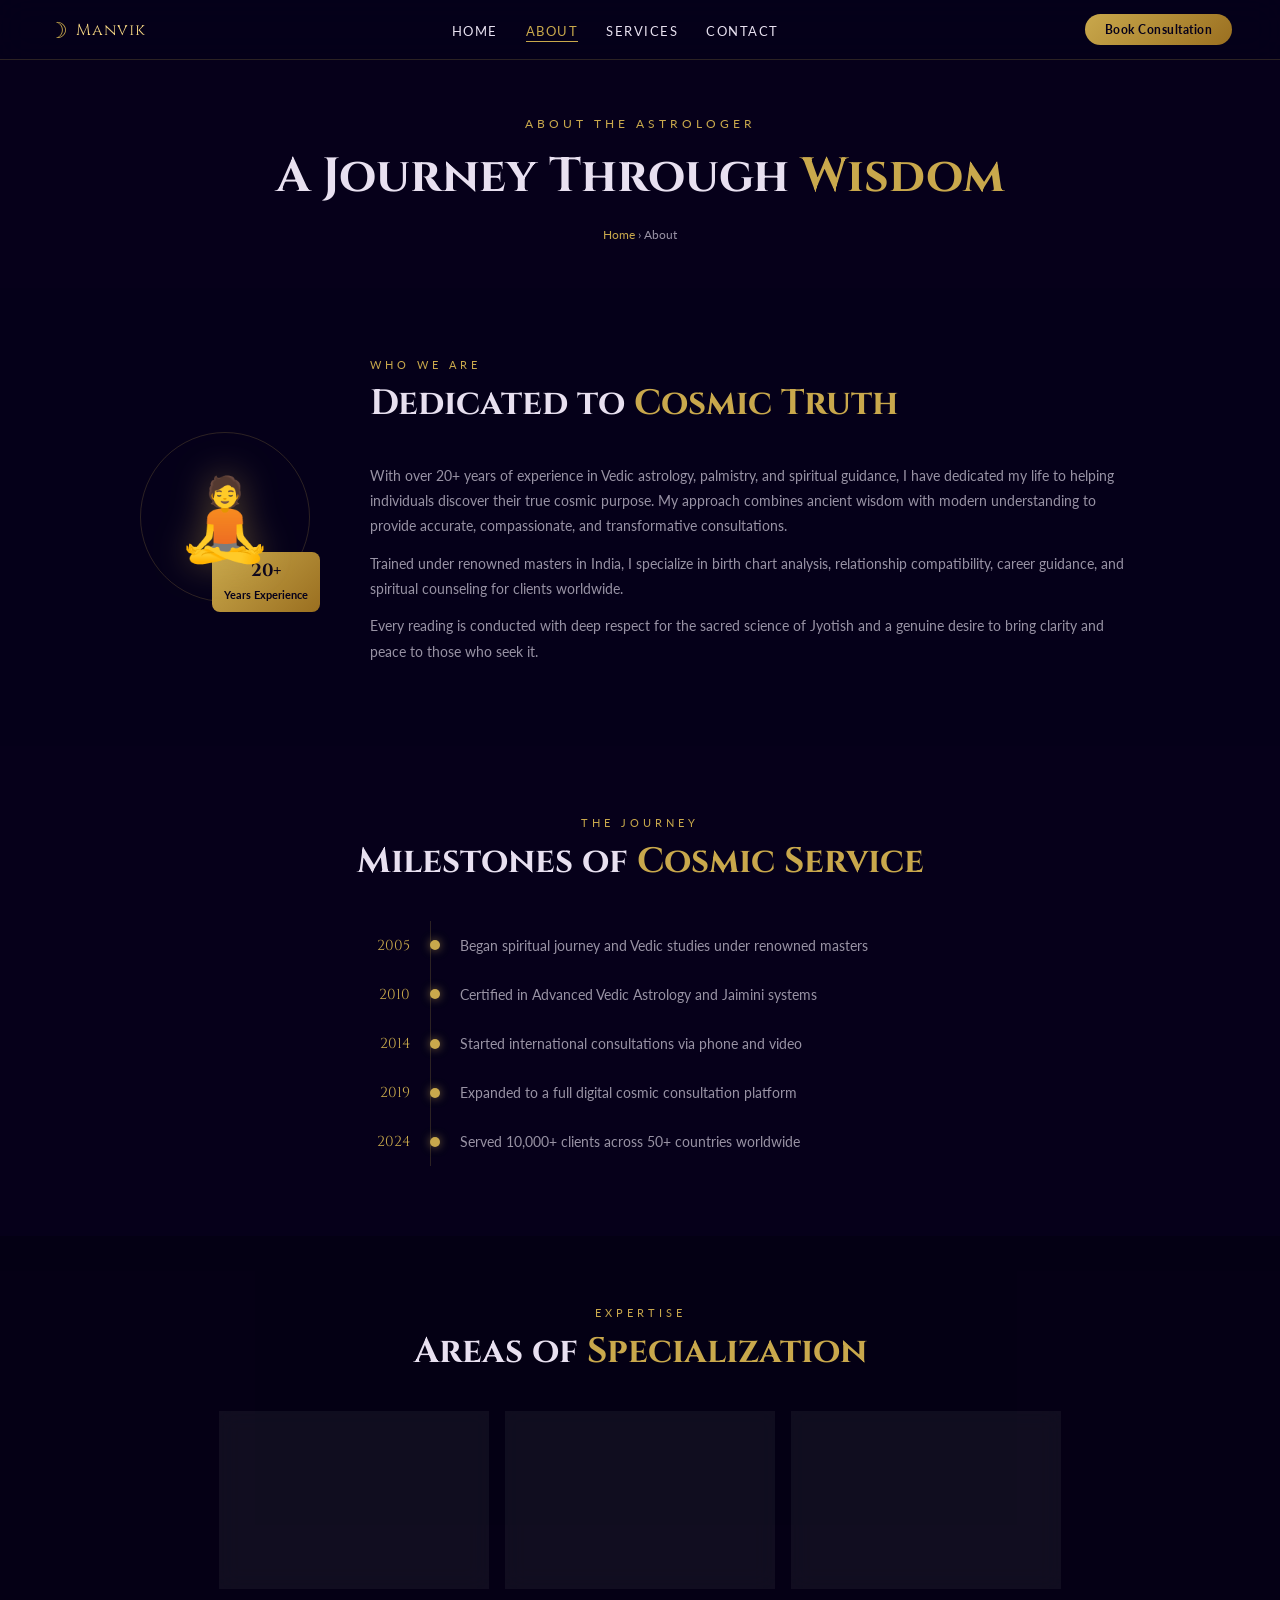
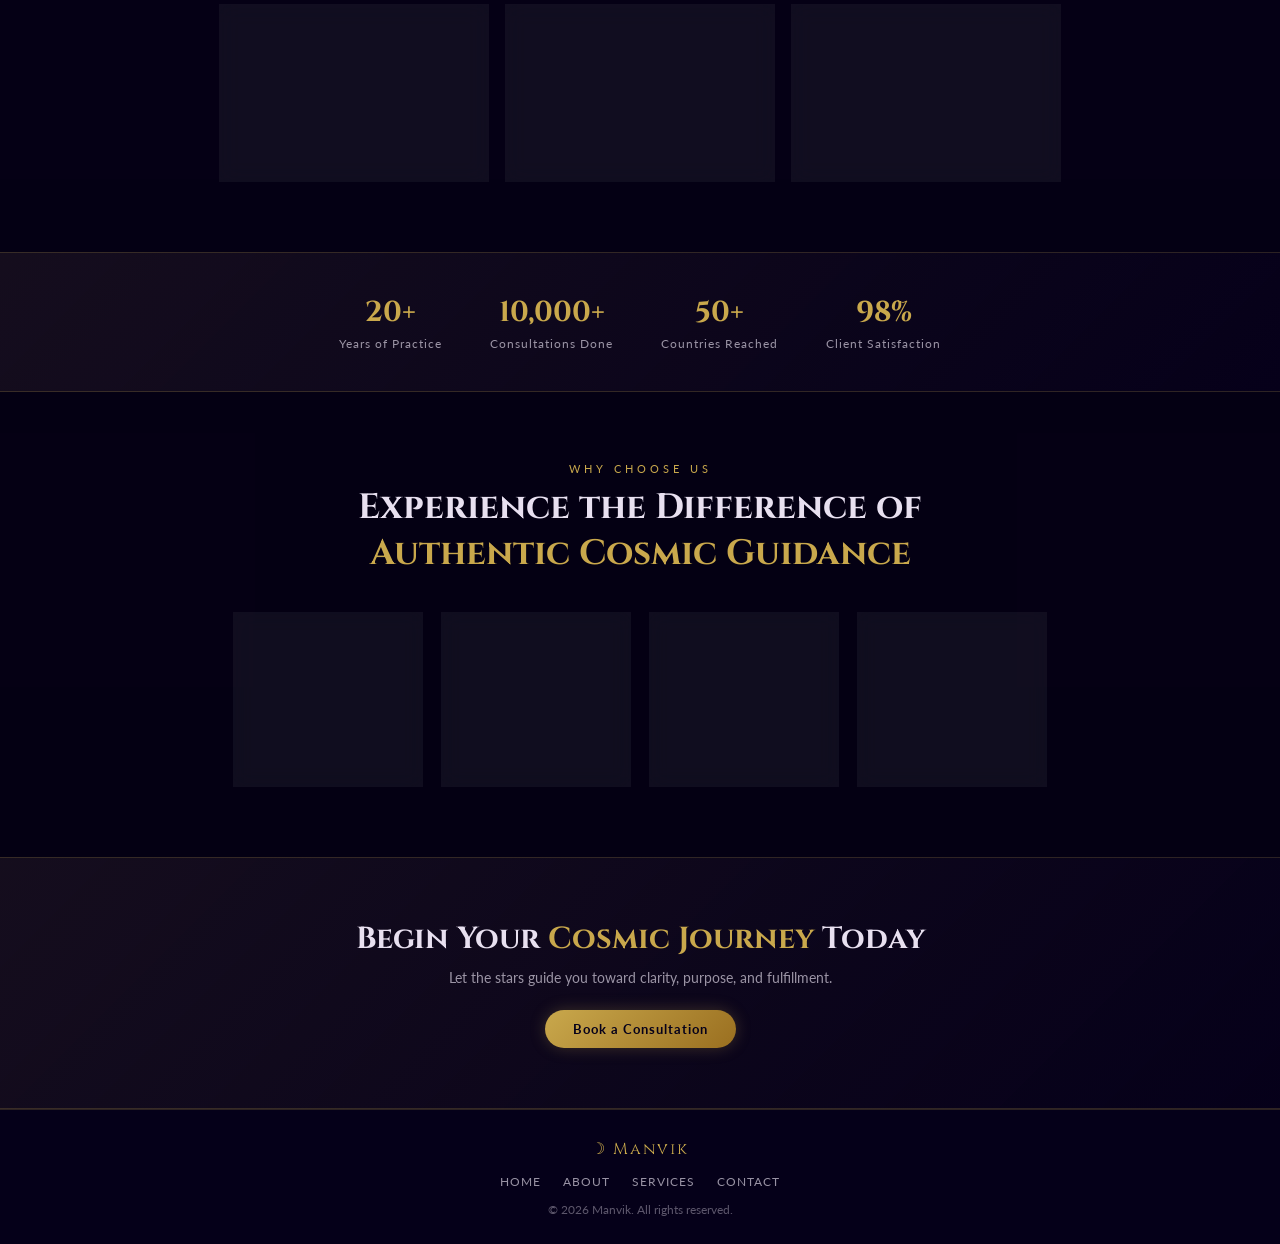
==== about.html @ 35253681 "first commit" ====
<!DOCTYPE html>
<html lang="en">
<head>
  <meta charset="UTF-8" />
  <meta name="viewport" content="width=device-width, initial-scale=1.0"/>
  <title>About – Manvik</title>
  <link rel="icon" href="data:image/svg+xml,<svg xmlns=%22http://www.w3.org/2000/svg%22 viewBox=%220 0 100 100%22><text y=%22.9em%22 font-size=%2290%22>🌙</text></svg>">
  <link rel="stylesheet" href="styles.css" />
  <link href="https://fonts.googleapis.com/css2?family=Cinzel:wght@400;600;700&family=Lato:wght@300;400;700&display=swap" rel="stylesheet">
</head>
<body>

  <div id="video-bg">
    <div id="yt-overlay"></div>
    <video id="bg-video" autoplay muted loop playsinline>
      <source src="bg-video.mp4" type="video/mp4">
    </video>
  </div>

  <nav id="navbar">
    <div class="nav-logo">
      <span class="nav-logo-icon">☽</span>
      <span class="nav-logo-text">Manvik</span>
    </div>
    <ul class="nav-links">
      <li><a href="index.html">Home</a></li>
      <li><a href="about.html" class="active">About</a></li>
      <li><a href="services.html">Services</a></li>
      <li><a href="contact.html">Contact</a></li>
    </ul>
    <a href="contact.html" class="nav-btn">Book Consultation</a>
    <div class="hamburger" onclick="toggleMenu()">&#9776;</div>
  </nav>

  <!-- PAGE HERO -->
  <section class="page-hero">
    <p class="hero-eyebrow">About the Astrologer</p>
    <h1>A Journey Through <span>Wisdom</span></h1>
    <div class="breadcrumb"><a href="index.html">Home</a> &rsaquo; About</div>
  </section>

  <!-- ASTROLOGER BIO -->
  <section class="section bio-section">
    <div class="bio-grid">
      <div class="bio-visual">
        <div class="bio-circle">
          <span>🧘</span>
          <div class="bio-ring"></div>
        </div>
        <div class="bio-badge"><strong>20+</strong><span>Years Experience</span></div>
      </div>
      <div class="bio-text">
        <div class="section-tag">Who We Are</div>
        <h2 class="section-title">Dedicated to <span>Cosmic Truth</span></h2>
        <p>With over 20+ years of experience in Vedic astrology, palmistry, and spiritual guidance, I have dedicated my life to helping individuals discover their true cosmic purpose. My approach combines ancient wisdom with modern understanding to provide accurate, compassionate, and transformative consultations.</p>
        <p>Trained under renowned masters in India, I specialize in birth chart analysis, relationship compatibility, career guidance, and spiritual counseling for clients worldwide.</p>
        <p>Every reading is conducted with deep respect for the sacred science of Jyotish and a genuine desire to bring clarity and peace to those who seek it.</p>
      </div>
    </div>
  </section>

  <!-- JOURNEY TIMELINE -->
  <section class="section timeline-section">
    <div class="section-tag">The Journey</div>
    <h2 class="section-title">Milestones of <span>Cosmic Service</span></h2>
    <div class="timeline">
      <div class="tl-item">
        <div class="tl-year">2005</div>
        <div class="tl-dot"></div>
        <div class="tl-text">Began spiritual journey and Vedic studies under renowned masters</div>
      </div>
      <div class="tl-item">
        <div class="tl-year">2010</div>
        <div class="tl-dot"></div>
        <div class="tl-text">Certified in Advanced Vedic Astrology and Jaimini systems</div>
      </div>
      <div class="tl-item">
        <div class="tl-year">2014</div>
        <div class="tl-dot"></div>
        <div class="tl-text">Started international consultations via phone and video</div>
      </div>
      <div class="tl-item">
        <div class="tl-year">2019</div>
        <div class="tl-dot"></div>
        <div class="tl-text">Expanded to a full digital cosmic consultation platform</div>
      </div>
      <div class="tl-item">
        <div class="tl-year">2024</div>
        <div class="tl-dot"></div>
        <div class="tl-text">Served 10,000+ clients across 50+ countries worldwide</div>
      </div>
    </div>
  </section>

  <!-- EXPERTISE -->
  <section class="section expertise-section">
    <div class="section-tag">Expertise</div>
    <h2 class="section-title">Areas of <span>Specialization</span></h2>
    <div class="expertise-grid">
      <div class="exp-box">
        <span>🪐</span>
        <h4>Vedic Astrology (Jyotish)</h4>
        <p>Classical birth chart analysis, dasha predictions, and transit readings based on Parashari and Jaimini systems.</p>
      </div>
      <div class="exp-box">
        <span>✋</span>
        <h4>Palmistry</h4>
        <p>Read the lines of your hand to understand your innate nature, health, relationships, and life journey.</p>
      </div>
      <div class="exp-box">
        <span>🔢</span>
        <h4>Numerology</h4>
        <p>Unlock the power of numbers in your name and birth date to reveal your life path and soul urge.</p>
      </div>
      <div class="exp-box">
        <span>🏠</span>
        <h4>Vastu Shastra</h4>
        <p>Harmonize your living and working spaces with the five elements for health, wealth, and happiness.</p>
      </div>
      <div class="exp-box">
        <span>💎</span>
        <h4>Gemstone Therapy</h4>
        <p>Prescribe the right gemstones to strengthen beneficial planets and neutralize malefic influences.</p>
      </div>
      <div class="exp-box">
        <span>🕉️</span>
        <h4>Mantra & Remedies</h4>
        <p>Personalized mantras, yantras, and rituals to bring balance, protection, and positive energy.</p>
      </div>
    </div>
  </section>

  <!-- STATS -->
  <section class="stats-bar">
    <div class="stat-item"><strong>20+</strong><span>Years of Practice</span></div>
    <div class="stat-item"><strong>10,000+</strong><span>Consultations Done</span></div>
    <div class="stat-item"><strong>50+</strong><span>Countries Reached</span></div>
    <div class="stat-item"><strong>98%</strong><span>Client Satisfaction</span></div>
  </section>

  <!-- WHY CHOOSE US -->
  <section class="section why-section">
    <div class="section-tag">Why Choose Us</div>
    <h2 class="section-title">Experience the Difference of<br><span>Authentic Cosmic Guidance</span></h2>
    <div class="why-grid">
      <div class="why-box">
        <span class="why-icon">🎯</span>
        <h4>Accurate Predictions</h4>
        <p>95% accuracy rate in life predictions</p>
      </div>
      <div class="why-box">
        <span class="why-icon">🌐</span>
        <h4>Global Reach</h4>
        <p>Serving clients in 50+ countries</p>
      </div>
      <div class="why-box">
        <span class="why-icon">🔒</span>
        <h4>Confidential</h4>
        <p>Complete privacy and discretion</p>
      </div>
      <div class="why-box">
        <span class="why-icon">⚡</span>
        <h4>Quick Response</h4>
        <p>24-hour consultation booking</p>
      </div>
    </div>
  </section>

  <!-- CTA -->
  <section class="cta-strip">
    <h2>Begin Your <span>Cosmic Journey</span> Today</h2>
    <p>Let the stars guide you toward clarity, purpose, and fulfillment.</p>
    <a href="contact.html" class="btn">Book a Consultation</a>
  </section>

  <footer>
    <div class="footer-inner">
      <div class="footer-logo">☽ Manvik</div>
      <div class="footer-links">
        <a href="index.html">Home</a>
        <a href="about.html">About</a>
        <a href="services.html">Services</a>
        <a href="contact.html">Contact</a>
      </div>
      <p class="footer-copy">© 2026 Manvik. All rights reserved.</p>
    </div>
  </footer>

  <script src="script.js"></script>
</body>
</html>
---- styles.css ----
/* ===== RESET & BASE ===== */
*, *::before, *::after { box-sizing: border-box; margin: 0; padding: 0; }
:root {
  --gold: #c9a84c;
  --gold-light: #f0d080;
  --dark: #06001a;
  --glass: rgba(255,255,255,0.05);
  --glass-border: rgba(201,168,76,0.2);
  --text: #e8e0f0;
  --muted: rgba(232,224,240,0.65);
}
html { scroll-behavior: smooth; }
body { font-family: 'Lato', sans-serif; color: var(--text); background: var(--dark); overflow-x: hidden; }
h1, h2, h3, h4 { font-family: 'Cinzel', serif; }
h1 span, h2 span { color: var(--gold); }

/* ===== VIDEO BG ===== */
#video-bg { position: fixed; inset: 0; z-index: -1; background: var(--dark); overflow: hidden; }
#yt-overlay { position: absolute; inset: 0; background: rgba(6,0,26,0.65); z-index: 1; }
#bg-video { position: absolute; top: 50%; left: 50%; transform: translate(-50%,-50%); min-width: 100%; min-height: 100%; object-fit: cover; pointer-events: none; }

/* ===== NAVBAR ===== */
#navbar {
  position: fixed; top: 0; left: 0; right: 0; z-index: 100;
  display: flex; align-items: center; justify-content: space-between;
  padding: 14px 48px;
  background: rgba(6,0,26,0.82);
  backdrop-filter: blur(16px);
  border-bottom: 1px solid var(--glass-border);
  transition: background 0.3s;
}
.nav-logo { display: flex; align-items: center; gap: 8px; }
.nav-logo-icon { font-size: 1.4rem; color: var(--gold); }
.nav-logo-text { font-family: 'Cinzel', serif; font-size: 1rem; color: var(--gold-light); letter-spacing: 1px; }
.nav-links { list-style: none; display: flex; gap: 28px; }
.nav-links a { text-decoration: none; color: var(--text); font-size: 0.82rem; letter-spacing: 1.5px; text-transform: uppercase; transition: color 0.3s; position: relative; padding-bottom: 3px; }
.nav-links a::after { content: ''; position: absolute; bottom: 0; left: 0; width: 0; height: 1px; background: var(--gold); transition: width 0.3s; }
.nav-links a:hover, .nav-links a.active { color: var(--gold); }
.nav-links a:hover::after, .nav-links a.active::after { width: 100%; }
.nav-btn { background: linear-gradient(135deg, var(--gold), #9a6f20); color: #06001a; padding: 8px 20px; border-radius: 30px; text-decoration: none; font-size: 0.78rem; font-weight: 700; letter-spacing: 0.5px; transition: box-shadow 0.3s, transform 0.2s; }
.nav-btn:hover { box-shadow: 0 0 18px rgba(201,168,76,0.5); transform: translateY(-1px); }
.hamburger { display: none; font-size: 1.5rem; cursor: pointer; color: var(--gold); }

/* ===== HERO ===== */
.hero { min-height: 100vh; display: flex; flex-direction: column; align-items: center; justify-content: center; text-align: center; padding: 90px 20px 50px; position: relative; }
.hero-eyebrow { font-size: 0.72rem; letter-spacing: 4px; text-transform: uppercase; color: var(--gold); margin-bottom: 14px; }
.hero h1 { font-size: clamp(2rem, 5vw, 4rem); line-height: 1.2; margin-bottom: 16px; text-shadow: 0 0 50px rgba(201,168,76,0.25); }
.hero-sub { font-size: 1rem; color: var(--muted); margin-bottom: 8px; }
.hero-tagline { font-size: 0.85rem; color: var(--gold); letter-spacing: 2px; margin-bottom: 32px; font-style: italic; }
.hero-actions { display: flex; gap: 14px; flex-wrap: wrap; justify-content: center; }
.hero-scroll-hint { position: absolute; bottom: 24px; font-size: 0.72rem; letter-spacing: 2px; color: var(--gold); opacity: 0.5; animation: bob 2s ease-in-out infinite; }
@keyframes bob { 0%,100%{transform:translateY(0)} 50%{transform:translateY(6px)} }

/* ===== BUTTONS ===== */
.btn { display: inline-block; padding: 11px 28px; background: linear-gradient(135deg, var(--gold), #9a6f20); color: #06001a; text-decoration: none; font-size: 0.82rem; font-weight: 700; letter-spacing: 1px; border-radius: 30px; border: none; cursor: pointer; font-family: 'Lato', sans-serif; transition: transform 0.2s, box-shadow 0.3s; box-shadow: 0 0 16px rgba(201,168,76,0.25); }
.btn:hover { transform: translateY(-2px); box-shadow: 0 0 28px rgba(201,168,76,0.55); }
.btn-ghost { display: inline-block; padding: 10px 26px; background: transparent; color: var(--gold); border: 1px solid var(--gold); text-decoration: none; font-size: 0.82rem; font-weight: 700; letter-spacing: 1px; border-radius: 30px; transition: all 0.3s; }
.btn-ghost:hover { background: rgba(201,168,76,0.12); }
.btn-sm { display: inline-block; padding: 7px 18px; background: transparent; color: var(--gold); border: 1px solid var(--gold); text-decoration: none; font-size: 0.78rem; border-radius: 20px; transition: all 0.3s; }
.btn-sm:hover { background: var(--gold); color: #06001a; }

/* ===== TICKER ===== */
.ticker { overflow: hidden; background: rgba(201,168,76,0.08); border-top: 1px solid var(--glass-border); border-bottom: 1px solid var(--glass-border); padding: 9px 0; }
.ticker-track { display: flex; gap: 40px; width: max-content; animation: ticker 28s linear infinite; }
.ticker-track span { font-size: 0.78rem; color: var(--gold-light); letter-spacing: 2px; white-space: nowrap; font-family: 'Cinzel', serif; }
@keyframes ticker { from{transform:translateX(0)} to{transform:translateX(-50%)} }

/* ===== SECTIONS ===== */
.section { padding: 70px 48px; }
.section-tag { font-size: 0.7rem; letter-spacing: 4px; text-transform: uppercase; color: var(--gold); margin-bottom: 10px; display: block; }
.section-title { font-size: clamp(1.4rem, 2.8vw, 2.2rem); line-height: 1.3; margin-bottom: 36px; }
.center-link { text-align: center; margin-top: 36px; }

/* ===== SERVICES OVERVIEW (HOME) ===== */
.services-overview { text-align: center; background: rgba(6,0,26,0.4); }
.svc-card-grid {
  display: grid;
  grid-template-columns: repeat(4, 1fr);
  gap: 24px;
  max-width: 1200px;
  margin: 40px auto 0;
  padding: 0 15px;
}

.svc-card {
  background: #ffffff;
  border-radius: 12px;
  overflow: hidden;
  display: flex;
  flex-direction: column;
  transition: transform 0.3s ease, box-shadow 0.3s ease;
  border: 1px solid var(--gold);
}

.svc-card:hover {
  transform: translateY(-5px);
  box-shadow: 0 8px 24px rgba(0,0,0,0.6);
  border-color: #ff5e00;
}

.svc-card-img {
  width: 100%;
  aspect-ratio: 4/3;
  overflow: hidden;
  border-bottom: 2px solid var(--gold);
}

.svc-card-img img {
  width: 100%;
  height: 100%;
  object-fit: cover;
  transition: transform 0.5s ease;
}

.svc-card:hover .svc-card-img img {
  transform: scale(1.08);
}

.svc-card-body {
  padding: 24px 20px;
  display: flex;
  flex-direction: column;
  flex-grow: 1;
  text-align: center;
}

.svc-card-body h3 {
  color: #000;
  font-family: 'Cinzel', serif;
  font-weight: 700;
  font-size: 1.15rem;
  margin-bottom: 16px;
  text-transform: uppercase;
}

.svc-card-body p {
  color: #444;
  font-family: 'Lato', sans-serif;
  font-size: 0.85rem;
  line-height: 1.6;
  text-align: left;
  margin-bottom: 24px;
  flex-grow: 1;
}

.svc-learn-btn {
  display: block;
  width: 100%;
  background: linear-gradient(135deg, #d32f2f, #ff5722);
  color: #ffffff !important;
  text-decoration: none;
  font-family: 'Lato', sans-serif;
  font-weight: 700;
  font-size: 0.95rem;
  text-align: center;
  padding: 12px 0;
  border-radius: 8px;
  transition: background 0.3s, transform 0.2s, box-shadow 0.3s;
}

.svc-learn-btn:hover {
  background: linear-gradient(135deg, #b71c1c, #e64a19);
  transform: translateY(-2px);
  box-shadow: 0 4px 12px rgba(255, 87, 34, 0.4);
}

@media (max-width: 1024px) {
  .svc-card-grid { grid-template-columns: repeat(2, 1fr); padding: 0 20px; }
}

@media (max-width: 600px) {
  .svc-card-grid { grid-template-columns: 1fr; padding: 0 10px; }
}

/* ===== ABOUT PREVIEW (HOME) ===== */
.about-preview { background: rgba(0,0,0,0.2); }
.about-preview-grid { display: flex; align-items: center; gap: 60px; max-width: 1000px; margin: 0 auto; flex-wrap: wrap; }
.about-preview-visual { flex: 0 0 auto; position: relative; display: flex; justify-content: center; }
.ap-circle { position: relative; width: 180px; height: 180px; display: flex; align-items: center; justify-content: center; }
.ap-emoji { font-size: 5rem; z-index: 1; filter: drop-shadow(0 0 20px rgba(201,168,76,0.4)); }
.ap-ring { position: absolute; border-radius: 50%; border: 1px solid var(--glass-border); }
.ap-ring.r1 { width: 180px; height: 180px; animation: spin 20s linear infinite; }
.ap-ring.r2 { width: 130px; height: 130px; animation: spin 14s linear infinite reverse; }
@keyframes spin { from{transform:rotate(0deg)} to{transform:rotate(360deg)} }
.ap-badge { position: absolute; bottom: -10px; right: -10px; background: linear-gradient(135deg, var(--gold), #9a6f20); color: #06001a; padding: 10px 14px; border-radius: 10px; text-align: center; line-height: 1.3; }
.ap-badge strong { display: block; font-size: 1.3rem; font-family: 'Cinzel', serif; }
.ap-badge span { font-size: 0.7rem; font-weight: 700; }
.about-preview-text { flex: 1; min-width: 260px; }
.about-preview-text p { color: var(--muted); font-size: 0.9rem; line-height: 1.8; margin-bottom: 14px; }

/* ===== TIMELINE ===== */
.timeline-section { background: rgba(6,0,26,0.5); text-align: center; }
.timeline { display: flex; flex-direction: column; gap: 0; max-width: 600px; margin: 0 auto; position: relative; }
.timeline::before { content: ''; position: absolute; left: 90px; top: 0; bottom: 0; width: 1px; background: var(--glass-border); }
.tl-item { display: flex; align-items: center; gap: 20px; padding: 14px 0; position: relative; }
.tl-year { font-family: 'Cinzel', serif; font-size: 0.9rem; color: var(--gold); width: 70px; text-align: right; flex-shrink: 0; }
.tl-dot { width: 10px; height: 10px; border-radius: 50%; background: var(--gold); flex-shrink: 0; box-shadow: 0 0 10px rgba(201,168,76,0.6); position: relative; z-index: 1; }
.tl-text { font-size: 0.88rem; color: var(--muted); line-height: 1.5; }

/* ===== WHY CHOOSE US ===== */
.why-section { background: rgba(0,0,0,0.25); text-align: center; }
.why-grid { display: flex; justify-content: center; gap: 18px; flex-wrap: wrap; max-width: 900px; margin: 0 auto; }
.why-box { background: var(--glass); border: 1px solid var(--glass-border); backdrop-filter: blur(10px); border-radius: 12px; padding: 24px 20px; width: 190px; text-align: center; transition: transform 0.3s, border-color 0.3s; }
.why-box:hover { transform: translateY(-4px); border-color: var(--gold); }
.why-icon { font-size: 1.8rem; display: block; margin-bottom: 10px; }
.why-box h4 { color: var(--gold); font-size: 0.85rem; margin-bottom: 6px; }
.why-box p { color: var(--muted); font-size: 0.78rem; line-height: 1.5; }

/* ===== TESTIMONIALS ===== */
.testi-section { background: rgba(6,0,26,0.4); text-align: center; }
.testi-grid { display: flex; justify-content: center; gap: 18px; flex-wrap: wrap; max-width: 1000px; margin: 0 auto; }
.testi-box { background: var(--glass); border: 1px solid var(--glass-border); backdrop-filter: blur(12px); border-radius: 14px; padding: 24px 20px; max-width: 290px; text-align: left; transition: transform 0.3s; }
.testi-box:hover { transform: translateY(-4px); }
.testi-stars { color: var(--gold); font-size: 0.85rem; margin-bottom: 10px; letter-spacing: 2px; }
.testi-box p { color: var(--muted); font-size: 0.85rem; line-height: 1.7; font-style: italic; margin-bottom: 14px; }
.testi-name { font-size: 0.78rem; color: var(--gold); }

/* ===== FAQ ===== */
.faq-section { background: rgba(0,0,0,0.2); }
.faq-section .section-title { text-align: center; }
.faq-section .section-tag { text-align: center; }
.faq-list { max-width: 700px; margin: 0 auto; display: flex; flex-direction: column; gap: 10px; }
.faq-item { background: var(--glass); border: 1px solid var(--glass-border); border-radius: 10px; overflow: hidden; cursor: pointer; transition: border-color 0.3s; }
.faq-item:hover { border-color: var(--gold); }
.faq-q { display: flex; justify-content: space-between; align-items: center; padding: 14px 18px; font-size: 0.88rem; color: var(--text); font-family: 'Cinzel', serif; }
.faq-arrow { color: var(--gold); font-size: 1.2rem; transition: transform 0.3s; flex-shrink: 0; }
.faq-item.open .faq-arrow { transform: rotate(45deg); }
.faq-a { display: none; padding: 0 18px 14px; font-size: 0.83rem; color: var(--muted); line-height: 1.7; }
.faq-item.open .faq-a { display: block; }

/* ===== CONNECT ===== */
.connect-section { background: rgba(6,0,26,0.5); text-align: center; }
.connect-sub { color: var(--muted); font-size: 0.9rem; margin-bottom: 30px; margin-top: -20px; }
.connect-cards { display: flex; justify-content: center; gap: 18px; flex-wrap: wrap; max-width: 700px; margin: 0 auto; }
.connect-card { background: var(--glass); border: 1px solid var(--glass-border); backdrop-filter: blur(10px); border-radius: 12px; padding: 24px 20px; width: 190px; text-align: center; }
.connect-card span { font-size: 1.8rem; display: block; margin-bottom: 10px; }
.connect-card h4 { color: var(--gold); font-size: 0.85rem; margin-bottom: 6px; }
.connect-card p { color: var(--muted); font-size: 0.78rem; line-height: 1.5; }

/* ===== CTA STRIP ===== */
.cta-strip { text-align: center; padding: 60px 40px; background: linear-gradient(135deg, rgba(201,168,76,0.08), rgba(6,0,26,0.6)); border-top: 1px solid var(--glass-border); border-bottom: 1px solid var(--glass-border); }
.cta-strip h2 { font-size: clamp(1.2rem, 2.5vw, 1.9rem); margin-bottom: 10px; }
.cta-strip p { color: var(--muted); font-size: 0.88rem; margin-bottom: 24px; }

/* ===== PAGE HERO ===== */
.page-hero { min-height: 32vh; display: flex; flex-direction: column; align-items: center; justify-content: center; text-align: center; padding: 110px 20px 40px; }
.page-hero h1 { font-size: clamp(1.8rem, 4vw, 3rem); margin-bottom: 10px; }
.breadcrumb { font-size: 0.78rem; color: var(--muted); margin-top: 8px; }
.breadcrumb a { color: var(--gold); text-decoration: none; }

/* ===== ABOUT PAGE ===== */
.bio-section { background: rgba(6,0,26,0.4); }
.bio-grid { display: flex; align-items: center; gap: 60px; max-width: 1000px; margin: 0 auto; flex-wrap: wrap; }
.bio-visual { flex: 0 0 auto; position: relative; display: flex; justify-content: center; }
.bio-circle { position: relative; width: 170px; height: 170px; display: flex; align-items: center; justify-content: center; }
.bio-circle span { font-size: 5rem; z-index: 1; filter: drop-shadow(0 0 18px rgba(201,168,76,0.4)); }
.bio-ring { position: absolute; inset: 0; border-radius: 50%; border: 1px solid var(--glass-border); animation: spin 18s linear infinite; }
.bio-badge { position: absolute; bottom: -10px; right: -10px; background: linear-gradient(135deg, var(--gold), #9a6f20); color: #06001a; padding: 8px 12px; border-radius: 8px; text-align: center; line-height: 1.3; }
.bio-badge strong { display: block; font-size: 1.1rem; font-family: 'Cinzel', serif; }
.bio-badge span { font-size: 0.68rem; font-weight: 700; }
.bio-text { flex: 1; min-width: 260px; }
.bio-text p { color: var(--muted); font-size: 0.88rem; line-height: 1.8; margin-bottom: 12px; }

/* ===== EXPERTISE ===== */
.expertise-section { background: rgba(0,0,0,0.2); text-align: center; }
.expertise-grid { display: flex; justify-content: center; gap: 16px; flex-wrap: wrap; max-width: 1000px; margin: 0 auto; }
.exp-box { background: var(--glass); border: 1px solid var(--glass-border); backdrop-filter: blur(10px); border-radius: 12px; padding: 22px 18px; width: 270px; text-align: left; transition: transform 0.3s, border-color 0.3s; }
.exp-box:hover { transform: translateY(-4px); border-color: var(--gold); }
.exp-box span { font-size: 1.8rem; }
.exp-box h4 { color: var(--gold); font-size: 0.88rem; margin: 10px 0 6px; }
.exp-box p { color: var(--muted); font-size: 0.8rem; line-height: 1.6; }

/* ===== STATS BAR ===== */
.stats-bar { display: flex; justify-content: center; gap: 48px; flex-wrap: wrap; padding: 40px; background: linear-gradient(135deg, rgba(201,168,76,0.08), rgba(6,0,26,0.5)); border-top: 1px solid var(--glass-border); border-bottom: 1px solid var(--glass-border); text-align: center; }
.stat-item strong { display: block; font-size: 1.8rem; color: var(--gold); font-family: 'Cinzel', serif; }
.stat-item span { font-size: 0.75rem; color: var(--muted); letter-spacing: 1px; }

/* ===== SERVICES DETAIL PAGE ===== */
.svc-detail-section { background: rgba(6,0,26,0.4); text-align: center; }
.svc-detail-grid { display: flex; justify-content: center; gap: 20px; flex-wrap: wrap; max-width: 1100px; margin: 0 auto; }
.svc-detail-card { background: var(--glass); border: 1px solid var(--glass-border); backdrop-filter: blur(12px); border-radius: 14px; padding: 28px 22px; width: 310px; text-align: left; transition: border-color 0.3s, transform 0.3s; }
.svc-detail-card:hover { border-color: var(--gold); transform: translateY(-5px); }
.sdc-icon { font-size: 2.2rem; margin-bottom: 12px; }
.sdc-body h3 { color: var(--gold-light); font-size: 1rem; margin-bottom: 10px; }
.sdc-body p { color: var(--muted); font-size: 0.82rem; line-height: 1.6; margin-bottom: 12px; }
.sdc-body ul { list-style: none; margin-bottom: 14px; }
.sdc-body ul li { font-size: 0.8rem; color: var(--muted); padding: 5px 0; border-bottom: 1px solid rgba(201,168,76,0.08); }
.sdc-body ul li:last-child { border-bottom: none; }
.sdc-body ul li strong { color: var(--gold); }
.sdc-price { font-size: 1.05rem; color: var(--gold); font-family: 'Cinzel', serif; margin-bottom: 6px; }

/* ===== HOW IT WORKS ===== */
.how-section { background: rgba(0,0,0,0.2); text-align: center; }
.how-steps { display: flex; align-items: center; justify-content: center; gap: 14px; flex-wrap: wrap; max-width: 800px; margin: 0 auto; }
.how-step { background: var(--glass); border: 1px solid var(--glass-border); backdrop-filter: blur(10px); border-radius: 12px; padding: 24px 20px; width: 210px; text-align: center; }
.how-num { font-size: 2rem; color: var(--gold); font-family: 'Cinzel', serif; opacity: 0.5; margin-bottom: 10px; }
.how-step h4 { color: var(--gold-light); font-size: 0.88rem; margin-bottom: 8px; }
.how-step p { color: var(--muted); font-size: 0.78rem; line-height: 1.6; }
.how-arrow { font-size: 1.4rem; color: var(--gold); opacity: 0.4; }

/* ===== CONTACT PAGE ===== */
.contact-wrap { padding: 50px 48px; }
.contact-grid { display: flex; gap: 40px; max-width: 1000px; margin: 0 auto; flex-wrap: wrap; }
.contact-info-col { flex: 1; min-width: 240px; }
.contact-info-col h3 { font-size: 1.1rem; color: var(--gold-light); margin-bottom: 20px; }
.contact-info-col h3 span { color: var(--gold); }
.c-info-item { display: flex; align-items: flex-start; gap: 14px; background: var(--glass); border: 1px solid var(--glass-border); border-radius: 10px; padding: 14px 16px; margin-bottom: 12px; transition: border-color 0.3s; }
.c-info-item:hover { border-color: var(--gold); }
.c-info-item .ci-icon { font-size: 1.4rem; }
.c-info-item h4 { color: var(--gold); font-size: 0.82rem; margin-bottom: 3px; }
.c-info-item p { color: var(--muted); font-size: 0.8rem; }
.contact-form-col { flex: 1.3; min-width: 280px; background: var(--glass); border: 1px solid var(--glass-border); backdrop-filter: blur(12px); border-radius: 14px; padding: 32px 28px; }
.contact-form-col h3 { font-size: 1.1rem; color: var(--gold-light); margin-bottom: 20px; }
.contact-form-col h3 span { color: var(--gold); }
.form-group { margin-bottom: 16px; }
.form-group label { display: block; margin-bottom: 6px; color: var(--gold-light); font-size: 0.8rem; letter-spacing: 0.5px; }
.form-group input, .form-group select, .form-group textarea { width: 100%; padding: 10px 14px; background: rgba(255,255,255,0.04); border: 1px solid var(--glass-border); border-radius: 7px; color: var(--text); font-size: 0.88rem; font-family: 'Lato', sans-serif; outline: none; transition: border-color 0.3s; }
.form-group input:focus, .form-group select:focus, .form-group textarea:focus { border-color: var(--gold); }
.form-group select option { background: #06001a; }
.form-success { margin-top: 12px; color: #7dffb3; font-size: 0.85rem; text-align: center; }
.hidden { display: none; }

/* ===== FOOTER ===== */
footer { background: rgba(6,0,26,0.92); border-top: 1px solid var(--glass-border); padding: 28px 48px; }
.footer-inner { max-width: 1000px; margin: 0 auto; display: flex; flex-direction: column; align-items: center; gap: 14px; text-align: center; }
.footer-logo { font-family: 'Cinzel', serif; font-size: 1rem; color: var(--gold); letter-spacing: 2px; }
.footer-links { display: flex; gap: 22px; flex-wrap: wrap; justify-content: center; }
.footer-links a { color: var(--muted); text-decoration: none; font-size: 0.78rem; letter-spacing: 1px; text-transform: uppercase; transition: color 0.3s; }
.footer-links a:hover { color: var(--gold); }
.footer-copy { font-size: 0.72rem; color: var(--muted); opacity: 0.6; }

/* ===== RESPONSIVE ===== */
@media (max-width: 860px) {
  #navbar { padding: 12px 20px; }
  .nav-links, .nav-btn { display: none; }
  .hamburger { display: block; }
  .nav-links.open { display: flex; flex-direction: column; position: absolute; top: 62px; left: 0; right: 0; background: rgba(6,0,26,0.97); padding: 20px; gap: 18px; border-bottom: 1px solid var(--glass-border); }
  .section { padding: 50px 20px; }
  .about-preview-grid, .bio-grid { flex-direction: column; text-align: center; }
  .how-steps { flex-direction: column; }
  .how-arrow { transform: rotate(90deg); }
  .stats-bar { gap: 28px; padding: 30px 20px; }
  .contact-wrap { padding: 40px 20px; }
  .contact-form-col { padding: 24px 18px; }
  footer { padding: 24px 20px; }
  .timeline::before { left: 70px; }
}

/* ===== SPLIT SERVICE CARDS ===== */
.svc-split-grid {
  display: flex;
  flex-direction: column;
  gap: 20px;
  max-width: 900px;
  margin: 0 auto;
}

.svc-split-card {
  display: flex;
  background: var(--glass);
  border: 1px solid var(--glass-border);
  backdrop-filter: blur(12px);
  border-radius: 14px;
  overflow: hidden;
  transition: border-color 0.3s, transform 0.3s;
}

.svc-split-card:hover {
  border-color: var(--gold);
  transform: translateY(-3px);
}

.svc-split-img {
  width: 50%;
  flex-shrink: 0;
  overflow: hidden;
}

.svc-split-img img {
  width: 100%;
  height: 100%;
  object-fit: cover;
  display: block;
  transition: transform 0.4s ease;
}

.svc-split-card:hover .svc-split-img img {
  transform: scale(1.05);
}

.svc-split-body {
  width: 50%;
  padding: 28px 26px;
  display: flex;
  flex-direction: column;
  justify-content: center;
}

.svc-split-body h3 {
  color: var(--gold-light);
  font-size: 1.05rem;
  margin-bottom: 12px;
}

.svc-split-body p {
  color: var(--muted);
  font-size: 0.85rem;
  line-height: 1.7;
  margin-bottom: 18px;
}

@media (max-width: 640px) {
  .svc-split-card { flex-direction: column; }
  .svc-split-img, .svc-split-body { width: 100%; }
  .svc-split-img { height: 200px; }
  .svc-split-body { padding: 20px 18px; }
}
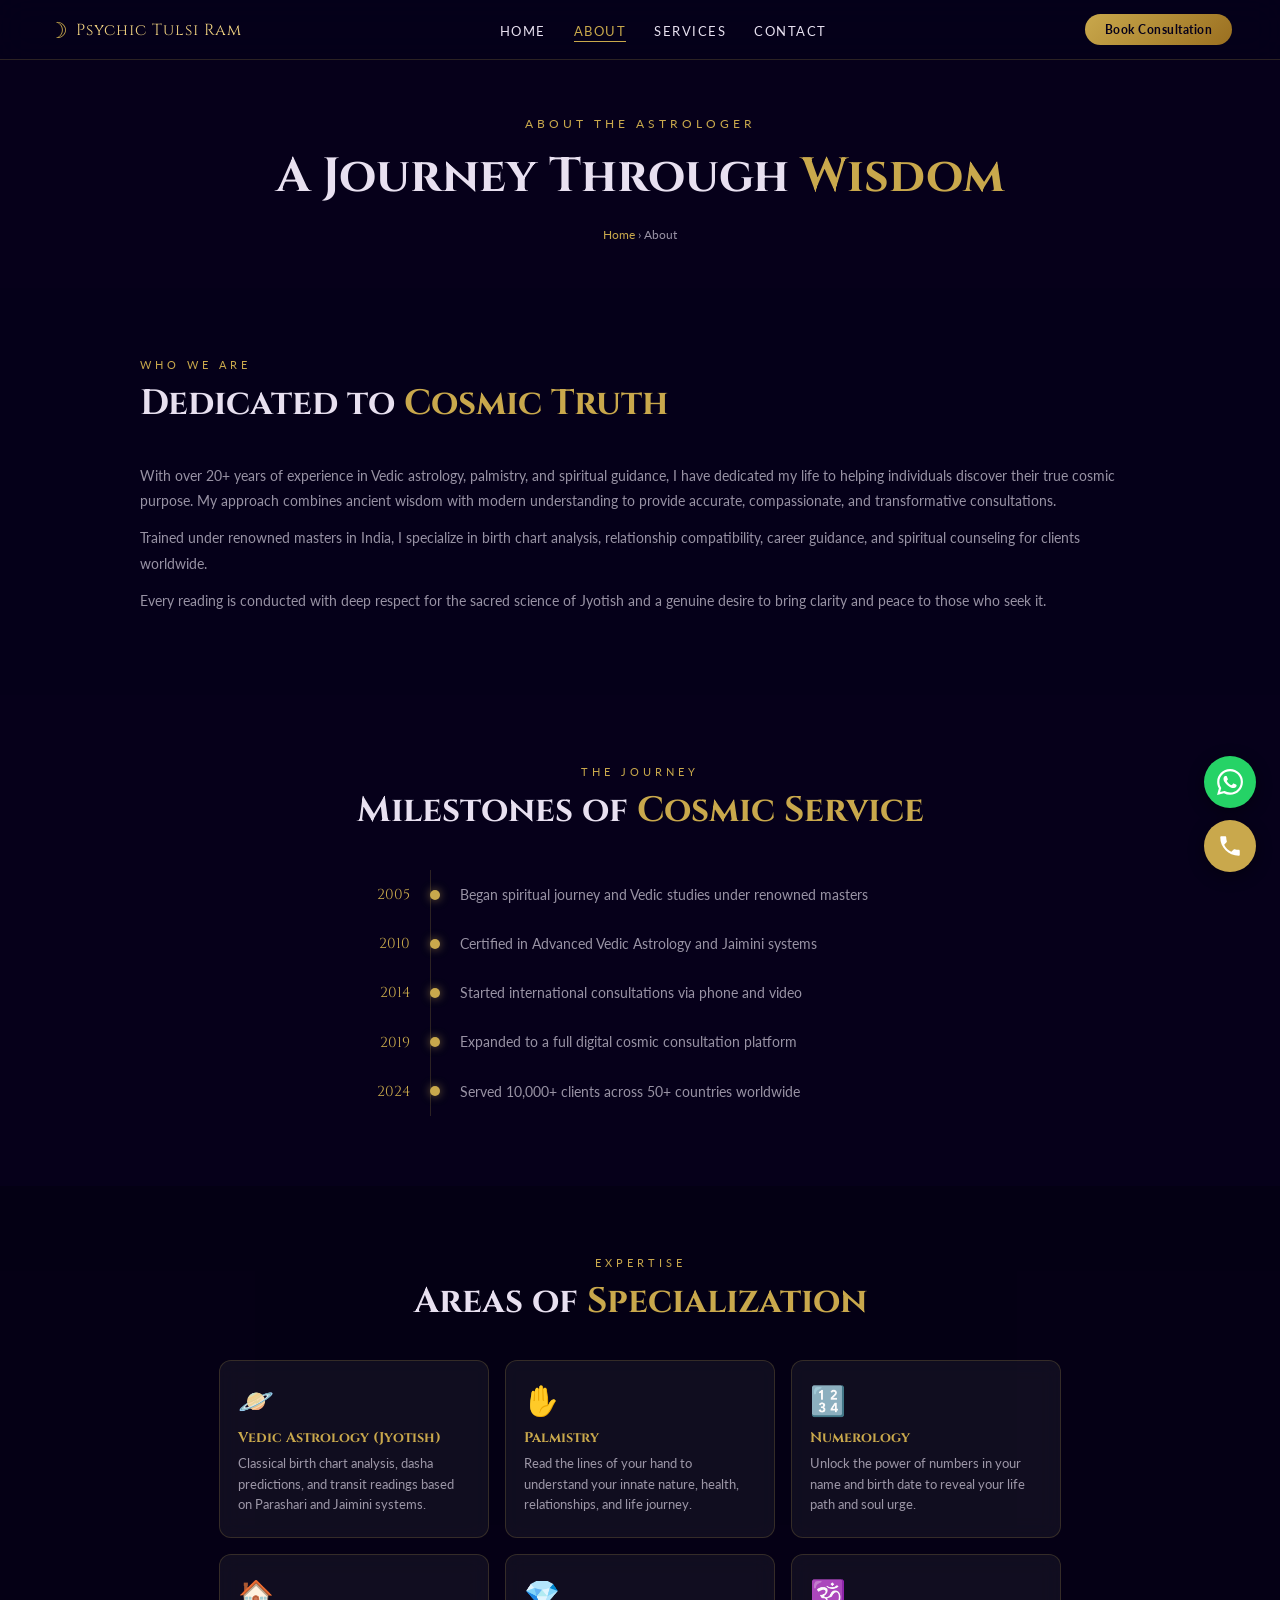
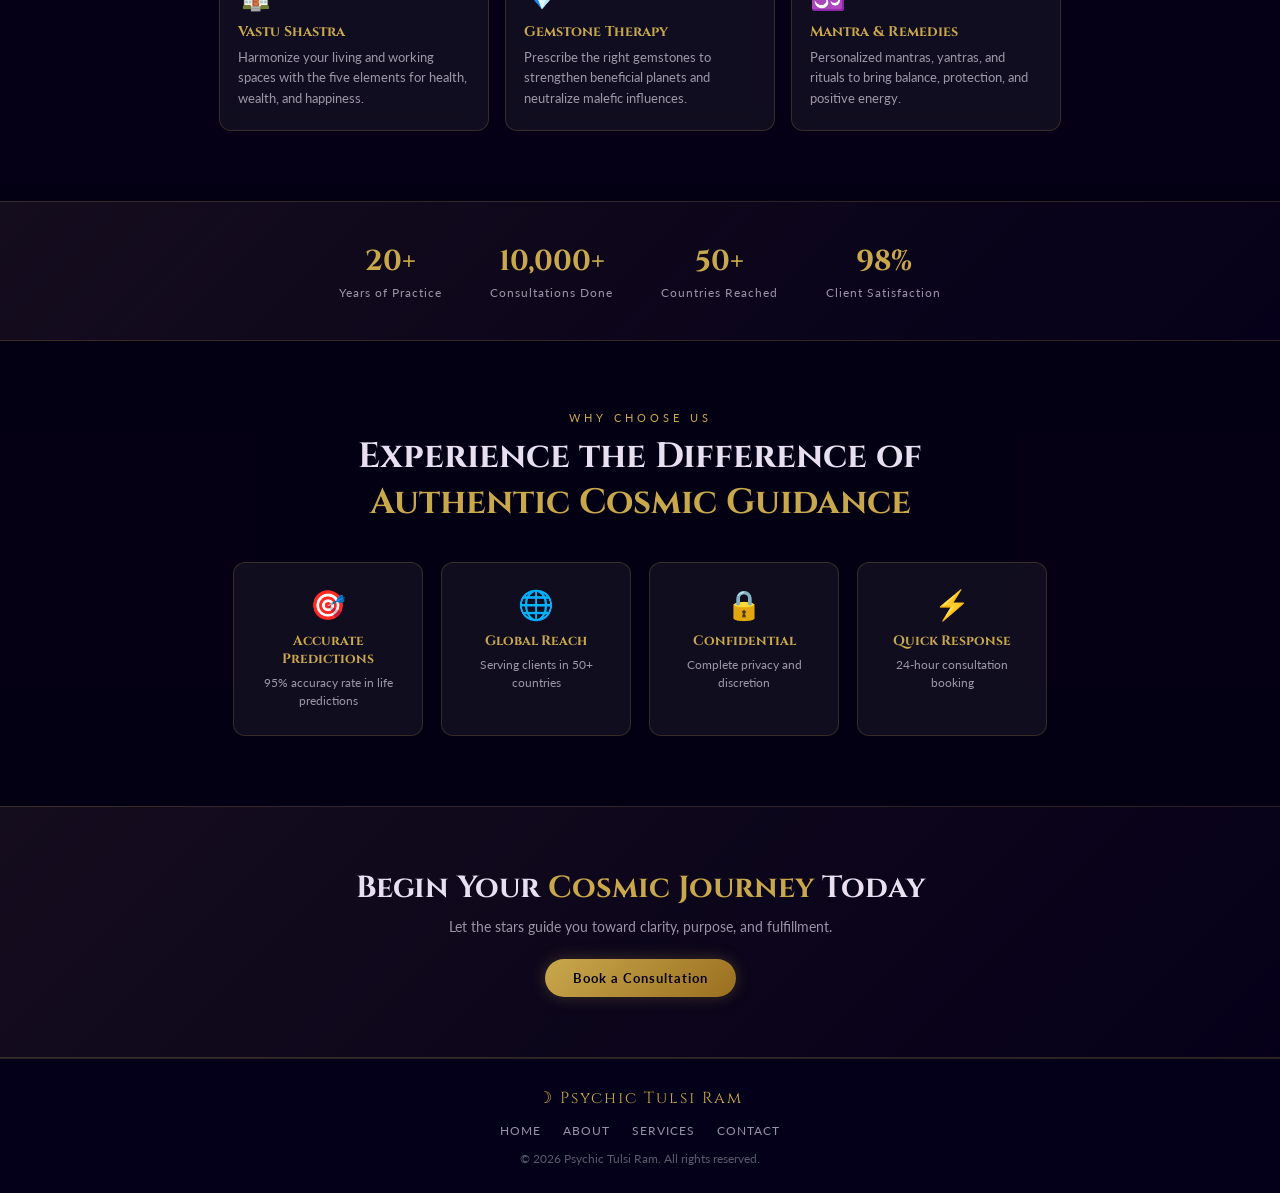
==== commit ec79bee9: "changes" ====
--- a/about.html
+++ b/about.html
@@ -3,7 +3,7 @@
 <head>
   <meta charset="UTF-8" />
   <meta name="viewport" content="width=device-width, initial-scale=1.0"/>
-  <title>About – Manvik</title>
+  <title>About – Psychic Tulsi Ram</title>
   <link rel="icon" href="data:image/svg+xml,<svg xmlns=%22http://www.w3.org/2000/svg%22 viewBox=%220 0 100 100%22><text y=%22.9em%22 font-size=%2290%22>🌙</text></svg>">
   <link rel="stylesheet" href="styles.css" />
   <link href="https://fonts.googleapis.com/css2?family=Cinzel:wght@400;600;700&family=Lato:wght@300;400;700&display=swap" rel="stylesheet">
@@ -20,7 +20,7 @@
   <nav id="navbar">
     <div class="nav-logo">
       <span class="nav-logo-icon">☽</span>
-      <span class="nav-logo-text">Manvik</span>
+      <span class="nav-logo-text">Psychic Tulsi Ram</span>
     </div>
     <ul class="nav-links">
       <li><a href="index.html">Home</a></li>
@@ -42,13 +42,6 @@
   <!-- ASTROLOGER BIO -->
   <section class="section bio-section">
     <div class="bio-grid">
-      <div class="bio-visual">
-        <div class="bio-circle">
-          <span>🧘</span>
-          <div class="bio-ring"></div>
-        </div>
-        <div class="bio-badge"><strong>20+</strong><span>Years Experience</span></div>
-      </div>
       <div class="bio-text">
         <div class="section-tag">Who We Are</div>
         <h2 class="section-title">Dedicated to <span>Cosmic Truth</span></h2>
@@ -175,16 +168,26 @@
 
   <footer>
     <div class="footer-inner">
-      <div class="footer-logo">☽ Manvik</div>
+      <div class="footer-logo">☽ Psychic Tulsi Ram</div>
       <div class="footer-links">
         <a href="index.html">Home</a>
         <a href="about.html">About</a>
         <a href="services.html">Services</a>
         <a href="contact.html">Contact</a>
       </div>
-      <p class="footer-copy">© 2026 Manvik. All rights reserved.</p>
+      <p class="footer-copy">© 2026 Psychic Tulsi Ram. All rights reserved.</p>
     </div>
   </footer>
+
+  <!-- FLOATING BUTTONS -->
+  <div class="float-btns">
+    <a href="https://wa.me/61452606444" target="_blank" class="float-btn whatsapp" aria-label="WhatsApp">
+      <svg viewBox="0 0 24 24" xmlns="http://www.w3.org/2000/svg"><path d="M17.472 14.382c-.297-.149-1.758-.867-2.03-.967-.273-.099-.471-.148-.67.15-.197.297-.767.966-.94 1.164-.173.199-.347.223-.644.075-.297-.15-1.255-.463-2.39-1.475-.883-.788-1.48-1.761-1.653-2.059-.173-.297-.018-.458.13-.606.134-.133.298-.347.446-.52.149-.174.198-.298.298-.497.099-.198.05-.371-.025-.52-.075-.149-.669-1.612-.916-2.207-.242-.579-.487-.5-.669-.51-.173-.008-.371-.01-.57-.01-.198 0-.52.074-.792.372-.272.297-1.04 1.016-1.04 2.479 0 1.462 1.065 2.875 1.213 3.074.149.198 2.096 3.2 5.077 4.487.709.306 1.262.489 1.694.625.712.227 1.36.195 1.871.118.571-.085 1.758-.719 2.006-1.413.248-.694.248-1.289.173-1.413-.074-.124-.272-.198-.57-.347m-5.421 7.403h-.004a9.87 9.87 0 01-5.031-1.378l-.361-.214-3.741.982.998-3.648-.235-.374a9.86 9.86 0 01-1.51-5.26c.001-5.45 4.436-9.884 9.888-9.884 2.64 0 5.122 1.03 6.988 2.898a9.825 9.825 0 012.893 6.994c-.003 5.45-4.437 9.884-9.885 9.884m8.413-18.297A11.815 11.815 0 0012.05 0C5.495 0 .16 5.335.157 11.892c0 2.096.547 4.142 1.588 5.945L.057 24l6.305-1.654a11.882 11.882 0 005.683 1.448h.005c6.554 0 11.89-5.335 11.893-11.893a11.821 11.821 0 00-3.48-8.413z"/></svg>
+    </a>
+    <a href="tel:+61452606444" class="float-btn phone" aria-label="Call Us">
+      <svg viewBox="0 0 24 24" xmlns="http://www.w3.org/2000/svg"><path d="M6.62 10.79c1.44 2.83 3.76 5.14 6.59 6.59l2.2-2.2c.27-.27.67-.36 1.02-.24 1.12.37 2.33.57 3.57.57.55 0 1 .45 1 1V20c0 .55-.45 1-1 1-9.39 0-17-7.61-17-17 0-.55.45-1 1-1h3.5c.55 0 1 .45 1 1 0 1.25.2 2.45.57 3.57.11.35.03.74-.25 1.02l-2.2 2.2z"/></svg>
+    </a>
+  </div>
 
   <script src="script.js"></script>
 </body>
--- a/styles.css
+++ b/styles.css
@@ -30,7 +30,12 @@
   transition: background 0.3s;
 }
 .nav-logo { display: flex; align-items: center; gap: 8px; }
-.nav-logo-icon { font-size: 1.4rem; color: var(--gold); }
+.nav-logo-icon { font-size: 1.4rem; color: var(--gold); animation: logo-bounce 2s infinite; }
+@keyframes logo-bounce {
+  0%, 20%, 50%, 80%, 100% { transform: translateY(0); }
+  40% { transform: translateY(-6px); }
+  60% { transform: translateY(-3px); }
+}
 .nav-logo-text { font-family: 'Cinzel', serif; font-size: 1rem; color: var(--gold-light); letter-spacing: 1px; }
 .nav-links { list-style: none; display: flex; gap: 28px; }
 .nav-links a { text-decoration: none; color: var(--text); font-size: 0.82rem; letter-spacing: 1.5px; text-transform: uppercase; transition: color 0.3s; position: relative; padding-bottom: 3px; }
@@ -83,26 +88,28 @@
 }
 
 .svc-card {
-  background: #ffffff;
-  border-radius: 12px;
+  background: rgba(6, 0, 26, 0.55);
+  backdrop-filter: blur(14px);
+  -webkit-backdrop-filter: blur(14px);
+  border-radius: 18px;
   overflow: hidden;
   display: flex;
   flex-direction: column;
   transition: transform 0.3s ease, box-shadow 0.3s ease;
-  border: 1px solid var(--gold);
+  border: 1px solid var(--glass-border);
 }
 
 .svc-card:hover {
   transform: translateY(-5px);
-  box-shadow: 0 8px 24px rgba(0,0,0,0.6);
-  border-color: #ff5e00;
+  box-shadow: 0 8px 32px rgba(201,168,76,0.18);
+  border-color: var(--gold);
 }
 
 .svc-card-img {
   width: 100%;
   aspect-ratio: 4/3;
+  min-height: 200px;
   overflow: hidden;
-  border-bottom: 2px solid var(--gold);
 }
 
 .svc-card-img img {
@@ -113,11 +120,11 @@
 }
 
 .svc-card:hover .svc-card-img img {
-  transform: scale(1.08);
+  transform: scale(1.06);
 }
 
 .svc-card-body {
-  padding: 24px 20px;
+  padding: 22px 20px;
   display: flex;
   flex-direction: column;
   flex-grow: 1;
@@ -125,43 +132,44 @@
 }
 
 .svc-card-body h3 {
-  color: #000;
+  color: var(--gold);
   font-family: 'Cinzel', serif;
-  font-weight: 700;
-  font-size: 1.15rem;
-  margin-bottom: 16px;
-  text-transform: uppercase;
+  font-weight: 600;
+  font-size: 1.05rem;
+  margin-bottom: 12px;
+  letter-spacing: 0.5px;
 }
 
 .svc-card-body p {
-  color: #444;
+  color: var(--muted);
   font-family: 'Lato', sans-serif;
   font-size: 0.85rem;
-  line-height: 1.6;
-  text-align: left;
-  margin-bottom: 24px;
+  line-height: 1.7;
+  text-align: center;
+  margin-bottom: 20px;
   flex-grow: 1;
 }
 
 .svc-learn-btn {
   display: block;
   width: 100%;
-  background: linear-gradient(135deg, #d32f2f, #ff5722);
-  color: #ffffff !important;
+  background: transparent;
+  color: var(--gold) !important;
   text-decoration: none;
   font-family: 'Lato', sans-serif;
-  font-weight: 700;
-  font-size: 0.95rem;
+  font-weight: 600;
+  font-size: 0.88rem;
   text-align: center;
-  padding: 12px 0;
-  border-radius: 8px;
-  transition: background 0.3s, transform 0.2s, box-shadow 0.3s;
+  padding: 10px 0;
+  border-radius: 30px;
+  border: 1px solid var(--gold);
+  letter-spacing: 1px;
+  transition: background 0.3s, color 0.3s;
 }
 
 .svc-learn-btn:hover {
-  background: linear-gradient(135deg, #b71c1c, #e64a19);
-  transform: translateY(-2px);
-  box-shadow: 0 4px 12px rgba(255, 87, 34, 0.4);
+  background: var(--gold);
+  color: #06001a !important;
 }
 
 @media (max-width: 1024px) {
@@ -415,3 +423,36 @@
   .svc-split-img { height: 200px; }
   .svc-split-body { padding: 20px 18px; }
 }
+
+/* ===== FLOATING CONTACT BUTTONS ===== */
+.float-btns {
+  position: fixed;
+  bottom: 28px;
+  right: 24px;
+  display: flex;
+  flex-direction: column;
+  gap: 12px;
+  z-index: 999;
+}
+.float-btn {
+  width: 52px;
+  height: 52px;
+  border-radius: 50%;
+  display: flex;
+  align-items: center;
+  justify-content: center;
+  text-decoration: none;
+  box-shadow: 0 4px 16px rgba(0,0,0,0.4);
+  transition: transform 0.2s, box-shadow 0.2s;
+}
+.float-btn:hover {
+  transform: translateY(-3px);
+  box-shadow: 0 8px 24px rgba(0,0,0,0.5);
+}
+.float-btn svg {
+  width: 26px;
+  height: 26px;
+  fill: #fff;
+}
+.float-btn.whatsapp { background: #25D366; }
+.float-btn.phone    { background: var(--gold); }
